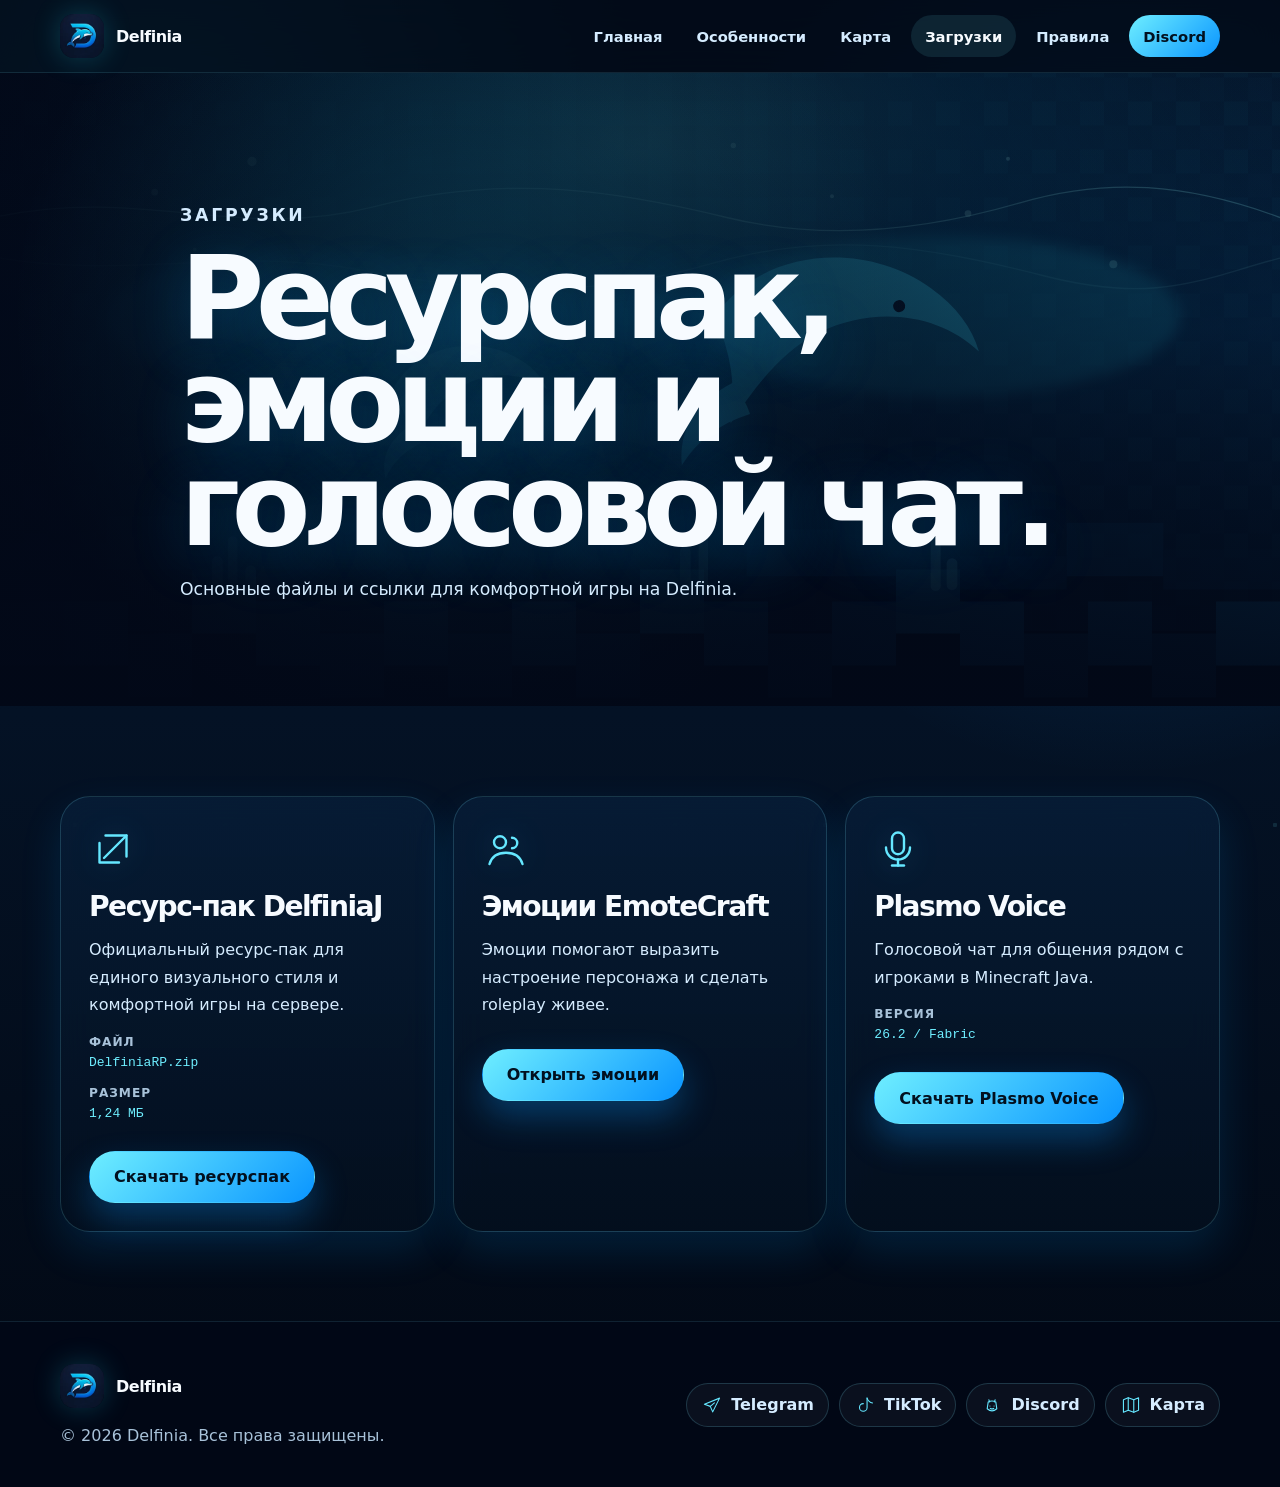
==== downloads.html @ 60b94b3d "Full update site" ====
<!doctype html>
<html lang="ru">
<head>
  <meta charset="utf-8">
  <meta name="viewport" content="width=device-width, initial-scale=1">
  <title>Загрузки Delfinia — ресурс-пак, эмоции и Plasmo Voice</title>
  <meta name="description" content="Скачивание ресурс-пака Delfinia, ссылка на эмоции EmoteCraft и Plasmo Voice для Minecraft Java.">
  <meta name="keywords" content="Delfinia, Делфиния, Minecraft Java сервер, ванильное выживание, Roleplay Minecraft, BlueMap, Plasmo Voice, DelfiniaJ, DelfiniaRP">
  <meta name="robots" content="index, follow, max-image-preview:large">
  <meta name="author" content="Delfinia">
  <meta name="theme-color" content="#06152b">
  <link rel="canonical" href="https://delfinia.win/downloads.html">
  <meta property="og:type" content="website">
  <meta property="og:url" content="https://delfinia.win/downloads.html">
  <meta property="og:title" content="Загрузки Delfinia — ресурс-пак, эмоции и Plasmo Voice">
  <meta property="og:description" content="Скачивание ресурс-пака Delfinia, ссылка на эмоции EmoteCraft и Plasmo Voice для Minecraft Java.">
  <meta property="og:image" content="https://delfinia.win/assets/images/delfinia-logo.jpg">
  <meta property="og:site_name" content="Delfinia">
  <meta name="twitter:card" content="summary_large_image">
  <meta name="twitter:title" content="Загрузки Delfinia — ресурс-пак, эмоции и Plasmo Voice">
  <meta name="twitter:description" content="Скачивание ресурс-пака Delfinia, ссылка на эмоции EmoteCraft и Plasmo Voice для Minecraft Java.">
  <meta name="twitter:image" content="https://delfinia.win/assets/images/delfinia-logo.jpg">
  <link rel="icon" href="./favicon.ico" sizes="any">
  <link rel="icon" href="./favicon.png" type="image/png">
  <link rel="apple-touch-icon" href="./apple-touch-icon.png">
  <link rel="manifest" href="./site.webmanifest">
  <link rel="preload" href="./assets/images/delfinia-logo-128.webp" as="image" type="image/webp">
  <script>document.documentElement.classList.add("js");</script>
  <link rel="stylesheet" href="./assets/css/styles.css">
  <script defer src="./assets/js/main.js"></script>
  
  <script type="application/ld+json">
  {
    "@context": "https://schema.org",
    "@graph": [
      {
        "@type": "Organization",
        "@id": "https://delfinia.win/#organization",
        "name": "Delfinia",
        "url": "https://delfinia.win/",
        "logo": "https://delfinia.win/assets/images/delfinia-logo.jpg",
        "sameAs": ["https://map.delfinia.win", "https://t.me/delfiniamc", "https://www.tiktok.com/@delfiniamc", "https://discord.gg/TguDqkNPft"]
      },
      {
        "@type": "WebSite",
        "@id": "https://delfinia.win/#website",
        "url": "https://delfinia.win/",
        "name": "Delfinia",
        "description": "Русскоязычный Minecraft Java сервер с ванильным выживанием, roleplay-возможностями, картой мира и ресурс-паком.",
        "publisher": { "@id": "https://delfinia.win/#organization" },
        "inLanguage": "ru"
      }
    ]
  }
  </script>
</head>
<body>
  <a class="skip-link" href="#main">Перейти к содержимому</a>
  <header class="site-header" data-header>
    <nav class="nav container" aria-label="Основная навигация">
      <a class="brand" href="./index.html" aria-label="Delfinia — главная">
        <picture>
          <source srcset="./assets/images/delfinia-logo-128.webp 1x, ./assets/images/delfinia-logo-256.webp 2x" type="image/webp">
          <img src="./assets/images/delfinia-logo.jpg" width="44" height="44" alt="Логотип Delfinia" decoding="async" fetchpriority="high">
        </picture>
        <span>Delfinia</span>
      </a>
      <button class="nav-toggle" type="button" aria-expanded="false" aria-controls="nav-links" aria-label="Открыть меню" data-nav-toggle>
        <span></span><span></span><span></span>
      </button>
      <ul class="nav-links" id="nav-links" data-nav-links>
        <li><a href="./index.html">Главная</a></li>
<li><a href="./features.html">Особенности</a></li>
<li><a href="./map.html">Карта</a></li>
<li><a href="./downloads.html" aria-current="page">Загрузки</a></li>
<li><a href="./rules.html">Правила</a></li>
<li><a class="nav-discord" href="https://discord.gg/TguDqkNPft" target="_blank" rel="noopener">Discord</a></li>
      </ul>
    </nav>
  </header>
  <main id="main">
<section class="page-hero" aria-labelledby="downloads-title">
      <div class="container page-hero__grid">
        <div class="reveal">
          <p class="eyebrow">Загрузки</p>
          <h1 id="downloads-title">Ресурспак, эмоции и голосовой чат.</h1>
          <p>Основные файлы и ссылки для комфортной игры на Delfinia.</p>
        </div>
      </div>
    </section>
    <section class="section section--compact">
      <div class="container">
        <div class="download-grid">
          <article class="download-card reveal">
            <img src="./assets/icons/external.svg" width="48" height="48" alt="" loading="lazy">
            <h2>Ресурс-пак DelfiniaJ</h2>
            <p>Официальный ресурс-пак для единого визуального стиля и комфортной игры на сервере.</p>
            <div class="download-meta"><span>Файл</span><code>DelfiniaRP.zip</code></div>
            <div class="download-meta"><span>Размер</span><code>1,24 МБ</code></div>
            <div class="card-actions">
              <a class="btn btn--primary" href="./DelfiniaRP.zip" download>Скачать ресурспак</a>
            </div>
          </article>
          <article class="download-card reveal">
            <img src="./assets/icons/community.svg" width="48" height="48" alt="" loading="lazy">
            <h2>Эмоции EmoteCraft</h2>
            <p>Эмоции помогают выразить настроение персонажа и сделать roleplay живее.</p>
            <div class="card-actions">
              <a class="btn btn--primary" href="https://docs.google.com/document/d/1AK0w8M1_oZ3Z3VxoETT4QJ-OjVsP1AzqE0kHhSazymQ/edit" target="_blank" rel="noopener">Открыть эмоции</a>
            </div>
          </article>
          <article class="download-card reveal">
            <img src="./assets/icons/voice.svg" width="48" height="48" alt="" loading="lazy">
            <h2>Plasmo Voice</h2>
            <p>Голосовой чат для общения рядом с игроками в Minecraft Java.</p>
            <div class="download-meta"><span>Версия</span><code>26.2 / Fabric</code></div>
            <div class="card-actions">
              <a class="btn btn--primary" href="https://modrinth.com/plugin/plasmo-voice/versions?version=26.2&loader=fabric&g=26.2&l=fabric" target="_blank" rel="noopener">Скачать Plasmo Voice</a>
            </div>
          </article>
        </div>
      </div>
    </section>
  </main>
  <footer class="site-footer">
    <div class="container footer-grid">
      <div>
        <a class="brand brand--footer" href="./index.html" aria-label="Delfinia — главная">
          <picture>
            <source srcset="./assets/images/delfinia-logo-128.webp 1x, ./assets/images/delfinia-logo-256.webp 2x" type="image/webp">
            <img src="./assets/images/delfinia-logo.jpg" width="44" height="44" alt="Логотип Delfinia" loading="lazy" decoding="async">
          </picture>
          <span>Delfinia</span>
        </a>
        <p class="footer-copy">© 2026 Delfinia. Все права защищены.</p>
      </div>
      <ul class="social-links" aria-label="Социальные ссылки Delfinia">
        <li><a href="https://t.me/delfiniamc" rel="noopener" target="_blank"><img src="./assets/icons/telegram.svg" width="22" height="22" alt="" loading="lazy">Telegram</a></li>
        <li><a href="https://www.tiktok.com/@delfiniamc" rel="noopener" target="_blank"><img src="./assets/icons/tiktok.svg" width="22" height="22" alt="" loading="lazy">TikTok</a></li>
        <li><a href="https://discord.gg/TguDqkNPft" rel="noopener" target="_blank"><img src="./assets/icons/discord.svg" width="22" height="22" alt="" loading="lazy">Discord</a></li>
        <li><a href="https://map.delfinia.win" rel="noopener" target="_blank"><img src="./assets/icons/map.svg" width="22" height="22" alt="" loading="lazy">Карта</a></li>
      </ul>
    </div>
  </footer>
  <button class="back-to-top" type="button" aria-label="Наверх" data-back-to-top>↑</button>
  <div class="toast" role="status" aria-live="polite" data-toast>Скопировано</div>
</body>
</html>
---- assets/css/styles.css ----
:root {
  --bg: #020817;
  --panel: rgba(8, 27, 52, .74);
  --panel-strong: rgba(7, 22, 43, .92);
  --line: rgba(125, 231, 255, .18);
  --cyan: #6eeeff;
  --cyan-strong: #26d9ff;
  --blue: #0a95ff;
  --white: #f7fbff;
  --muted: #a8c2d9;
  --muted-strong: #d5ecff;
  --shadow: 0 24px 80px rgba(0, 8, 22, .45);
  --soft: 0 18px 42px rgba(0, 155, 255, .14);
  --radius-lg: 30px;
  --radius-md: 20px;
  --container: 1160px;
  color-scheme: dark;
}

* { box-sizing: border-box; }
html { scroll-behavior: smooth; scroll-padding-top: 84px; }
body {
  margin: 0;
  min-width: 320px;
  font-family: Inter, ui-sans-serif, system-ui, -apple-system, BlinkMacSystemFont, "Segoe UI", sans-serif;
  color: var(--white);
  background:
    radial-gradient(circle at 12% 8%, rgba(38, 217, 255, .18), transparent 30rem),
    radial-gradient(circle at 88% 22%, rgba(10, 149, 255, .22), transparent 28rem),
    linear-gradient(180deg, var(--bg), #041225 48%, #020813);
  overflow-x: hidden;
}
body::before {
  content: "";
  position: fixed;
  inset: 0;
  z-index: -2;
  pointer-events: none;
  background-image: radial-gradient(circle, rgba(110,238,255,.12) 0 2px, transparent 2.5px);
  background-size: 150px 150px;
}
img { display: block; max-width: 100%; height: auto; }
a { color: inherit; text-decoration: none; }
button { font: inherit; }
code { color: var(--cyan); overflow-wrap: anywhere; }
:focus-visible { outline: 3px solid var(--cyan); outline-offset: 4px; }
.container { width: min(var(--container), calc(100% - 40px)); margin-inline: auto; }
.skip-link {
  position: fixed; left: 16px; top: 12px; z-index: 1000; padding: 12px 16px;
  border-radius: 999px; color: #02101f; background: var(--cyan); transform: translateY(-140%);
  transition: transform .2s ease;
}
.skip-link:focus { transform: translateY(0); }

.site-header {
  position: sticky; top: 0; z-index: 90;
  border-bottom: 1px solid rgba(125,231,255,.12);
  background: rgba(3,12,25,.76);
  backdrop-filter: blur(18px);
}
.site-header.is-scrolled { background: rgba(3,12,25,.94); box-shadow: 0 18px 50px rgba(0,0,0,.26); }
.nav { min-height: 72px; display: flex; align-items: center; justify-content: space-between; gap: 18px; }
.brand { display: inline-flex; align-items: center; gap: 12px; font-weight: 900; letter-spacing: -.03em; }
.brand img { width: 44px; height: 44px; border-radius: 14px; box-shadow: 0 0 28px rgba(38,217,255,.22); }
.nav-links { display: flex; align-items: center; gap: 6px; list-style: none; margin: 0; padding: 0; }
.nav-links a {
  display: inline-flex; min-height: 42px; align-items: center; border-radius: 999px; padding: 0 14px;
  color: var(--muted-strong); font-size: .92rem; font-weight: 800;
}
.nav-links a:hover, .nav-links a[aria-current="page"] { color: var(--white); background: rgba(110,238,255,.1); }
.nav-links .nav-discord { color: #02101f; background: linear-gradient(135deg, var(--cyan), var(--blue)); }
.nav-toggle {
  display: none; width: 46px; height: 46px; border: 1px solid var(--line); border-radius: 15px;
  background: rgba(255,255,255,.04); color: var(--white); cursor: pointer;
}
.nav-toggle span { display: block; width: 20px; height: 2px; margin: 5px auto; border-radius: 999px; background: currentColor; transition: transform .2s ease, opacity .2s ease; }
.nav-toggle[aria-expanded="true"] span:nth-child(1) { transform: translateY(7px) rotate(45deg); }
.nav-toggle[aria-expanded="true"] span:nth-child(2) { opacity: 0; }
.nav-toggle[aria-expanded="true"] span:nth-child(3) { transform: translateY(-7px) rotate(-45deg); }

.hero, .page-hero {
  position: relative; overflow: hidden; isolation: isolate;
  background:
    linear-gradient(90deg, rgba(2,8,23,.94), rgba(2,8,23,.74) 54%, rgba(2,8,23,.32)),
    url("../images/hero-ocean.svg") center/cover no-repeat;
}
.hero { min-height: 100svh; display: grid; align-items: center; }
.hero::before, .page-hero::before {
  content: ""; position: absolute; inset: 0; z-index: -1;
  background: linear-gradient(180deg, rgba(2,8,23,.02), rgba(2,8,23,.9)), radial-gradient(circle at 36% 38%, rgba(38,217,255,.18), transparent 28rem);
}
.hero__ambient {
  position: absolute; right: 8%; bottom: 8%; width: min(42vw,520px); aspect-ratio: 1;
  border-radius: 50%; background: radial-gradient(circle, rgba(38,217,255,.16), transparent 68%);
  filter: blur(10px); pointer-events: none;
}
.hero__grid, .page-hero__grid { display: grid; grid-template-columns: minmax(0,1fr); max-width: 920px; gap: 32px; }
.hero__grid { padding-block: 124px 96px; }
.page-hero { padding: clamp(82px, 10vw, 128px) 0 clamp(48px, 7vw, 84px); }
.hero__content { max-width: 900px; }
.eyebrow { margin: 0 0 16px; color: var(--cyan); font-size: .78rem; font-weight: 900; letter-spacing: .16em; text-transform: uppercase; }
.hero__logo { display: inline-block; margin-bottom: 22px; }
.hero__logo img { width: clamp(108px, 13vw, 150px); height: clamp(108px, 13vw, 150px); border-radius: 34px; box-shadow: 0 0 0 1px rgba(255,255,255,.08), 0 26px 70px rgba(0,166,255,.26); }
h1, h2, h3, p { overflow-wrap: anywhere; }
h1 { margin: 0; font-size: clamp(3.4rem, 9vw, 8.2rem); line-height: .9; letter-spacing: -.075em; text-shadow: 0 14px 60px rgba(0,166,255,.24); }
h2 { margin: 0; font-size: clamp(1.9rem, 4.4vw, 4.2rem); line-height: .98; letter-spacing: -.055em; }
h3 { margin: 0; }
.hero__subtitle, .page-hero p, .section__header p, .feature-card p, .download-card p, .rules-document p { color: var(--muted-strong); line-height: 1.72; }
.hero__subtitle { max-width: 680px; margin: 26px 0 0; font-size: clamp(1.08rem,2vw,1.34rem); }
.page-hero p { max-width: 720px; font-size: 1.08rem; }
.hero__actions, .inline-actions, .card-actions { display: flex; flex-wrap: wrap; gap: 14px; margin-top: 30px; }
.btn {
  display: inline-flex; min-height: 52px; align-items: center; justify-content: center; gap: 10px;
  border: 1px solid transparent; border-radius: 999px; padding: 0 24px; font-weight: 900; cursor: pointer;
  transition: transform .2s ease, box-shadow .2s ease, border-color .2s ease, background .2s ease;
}
.btn:hover { transform: translateY(-2px); }
.btn--primary { color: #02101f; background: linear-gradient(135deg, var(--cyan), var(--blue)); box-shadow: 0 16px 34px rgba(10,149,255,.3); }
.btn--ghost { color: var(--white); border-color: rgba(110,238,255,.28); background: rgba(255,255,255,.055); }
.scroll-indicator { position: absolute; left: 50%; bottom: 28px; width: 30px; height: 48px; border: 1px solid rgba(110,238,255,.42); border-radius: 999px; transform: translateX(-50%); }
.scroll-indicator span { position: absolute; left: 50%; top: 10px; width: 5px; height: 5px; border-radius: 50%; background: var(--cyan); transform: translateX(-50%); animation: scrollDot 1.8s ease-in-out infinite; }
@keyframes scrollDot { 0% { transform: translate(-50%,0); opacity: 0; } 25% { opacity: 1; } 100% { transform: translate(-50%,20px); opacity: 0; } }

.section { padding: clamp(72px, 9vw, 124px) 0; }
.section--compact { padding: clamp(56px, 7vw, 96px) 0; }
.section__header { max-width: 820px; margin: 0 auto 40px; text-align: center; }
.section__header p { margin: 20px 0 0; }

.quick-grid { display: grid; grid-template-columns: repeat(5, minmax(0,1fr)); gap: 14px; }
.quick-card, .feature-card, .download-card, .map-embed-shell, .rules-document {
  border: 1px solid var(--line); border-radius: var(--radius-lg); background: var(--panel); box-shadow: var(--soft); backdrop-filter: blur(16px);
}
.quick-card {
  position: relative; min-height: 126px; padding: 20px; overflow: hidden; text-align: left; color: inherit;
  transition: transform .22s ease, border-color .22s ease, box-shadow .22s ease;
}
.quick-card:hover, .feature-card:hover, .download-card:hover { transform: translateY(-4px); border-color: rgba(110,238,255,.42); box-shadow: 0 22px 48px rgba(0,125,255,.15); }
.quick-card strong { display: block; color: var(--cyan); margin-bottom: 14px; text-transform: uppercase; letter-spacing: .08em; font-size: .78rem; }
.quick-card span { display: block; font-size: 1.12rem; font-weight: 900; letter-spacing: -.03em; }
.quick-card small { display: block; margin-top: 8px; color: var(--muted); font-weight: 750; }
.quick-card--button { cursor: pointer; }

.feature-grid { display: grid; grid-template-columns: repeat(5, minmax(0,1fr)); gap: 14px; }
.feature-card { overflow: hidden; border-radius: 20px; background: linear-gradient(180deg, rgba(8,31,58,.76), rgba(4,16,31,.78)); transition: transform .22s ease, border-color .22s ease, box-shadow .22s ease; }
.feature-preview { width: 100%; aspect-ratio: 5 / 3; object-fit: cover; border-bottom: 1px solid var(--line); }
.feature-card__body { padding: 16px; }
.feature-tag { display: inline-flex; margin-bottom: 10px; padding: 5px 8px; border-radius: 999px; color: #02101f; background: var(--cyan); font-size: .68rem; font-weight: 900; letter-spacing: .08em; text-transform: uppercase; }
.feature-card h2 { font-size: 1rem; line-height: 1.2; letter-spacing: -.025em; }
.feature-card p { margin: 10px 0 0; font-size: .9rem; line-height: 1.55; color: var(--muted-strong); }
.feature-command { display: block; margin-top: 10px; font-size: .82rem; color: var(--muted); }

.download-grid { display: grid; grid-template-columns: repeat(3, minmax(0,1fr)); gap: 18px; }
.download-card { padding: 28px; background: linear-gradient(180deg, rgba(8,31,58,.76), rgba(4,16,31,.78)); transition: transform .22s ease, border-color .22s ease, box-shadow .22s ease; }
.download-card img { margin-bottom: 20px; filter: drop-shadow(0 0 16px rgba(38,217,255,.22)); }
.download-card h2 { font-size: clamp(1.35rem, 2.2vw, 1.9rem); }
.download-meta { margin-top: 16px; display: grid; gap: 6px; }
.download-meta span { color: var(--muted); font-size: .76rem; font-weight: 900; letter-spacing: .08em; text-transform: uppercase; }

.map-embed-shell { padding: 10px; overflow: hidden; }
.map-iframe { display: block; width: 100%; height: min(78vh, 760px); min-height: 520px; border: 0; border-radius: 24px; background: rgba(2,8,23,.7); }

.rules-document { padding: clamp(24px, 5vw, 54px); }
.rules-document h2 { margin: 36px 0 16px; font-size: clamp(1.55rem, 3vw, 2.5rem); letter-spacing: -.04em; }
.rules-document h2:first-child { margin-top: 0; }
.rules-document h3 { margin: 26px 0 12px; color: var(--cyan); font-size: 1.12rem; }
.rules-document p { margin: 10px 0; line-height: 1.75; }
.rule-point { padding-left: 14px; border-left: 2px solid rgba(110,238,255,.32); }
.rule-bullet { padding-left: 18px; color: var(--white); }

.site-footer { padding: 42px 0; border-top: 1px solid rgba(125,231,255,.12); background: rgba(2,8,23,.82); }
.footer-grid { display: flex; align-items: center; justify-content: space-between; gap: 28px; }
.footer-copy { margin: 14px 0 0; color: var(--muted); }
.social-links { display: flex; flex-wrap: wrap; justify-content: flex-end; gap: 10px; list-style: none; margin: 0; padding: 0; }
.social-links a { display: inline-flex; min-height: 44px; align-items: center; gap: 8px; border: 1px solid var(--line); border-radius: 999px; padding: 0 14px; color: var(--muted-strong); background: rgba(255,255,255,.04); font-weight: 800; }
.social-links img { width: 22px; height: 22px; }
.back-to-top, .toast { position: fixed; z-index: 100; pointer-events: none; opacity: 0; transform: translateY(12px); transition: opacity .22s ease, transform .22s ease; }
.back-to-top { right: 22px; bottom: 22px; width: 48px; height: 48px; border: 1px solid rgba(110,238,255,.32); border-radius: 16px; color: var(--white); background: rgba(5,18,38,.86); box-shadow: var(--soft); cursor: pointer; }
.back-to-top.is-visible { pointer-events: auto; opacity: 1; transform: translateY(0); }
.toast { left: 50%; bottom: 26px; padding: 12px 18px; border: 1px solid rgba(110,238,255,.28); border-radius: 999px; color: #02101f; background: var(--cyan); font-weight: 900; box-shadow: 0 16px 38px rgba(0,0,0,.3); transform: translate(-50%,20px); }
.toast.is-visible { opacity: 1; transform: translate(-50%,0); }
.reveal { transition: opacity .65s ease, transform .65s ease; }
.js .reveal { opacity: 0; transform: translateY(24px); }
.js .reveal.is-visible { opacity: 1; transform: translateY(0); }

@media (max-width: 1180px) {
  .quick-grid, .feature-grid { grid-template-columns: repeat(4, minmax(0,1fr)); }
}
@media (max-width: 960px) {
  .quick-grid, .feature-grid, .download-grid { grid-template-columns: repeat(2, minmax(0,1fr)); }
  .footer-grid { align-items: flex-start; flex-direction: column; }
  .social-links { justify-content: flex-start; }
}
@media (max-width: 780px) {
  .container { width: min(100% - 28px, var(--container)); }
  .nav-toggle { display: inline-block; }
  .nav-links {
    position: absolute; left: 14px; right: 14px; top: calc(100% + 10px);
    display: grid; gap: 4px; padding: 10px; border: 1px solid var(--line); border-radius: 22px;
    background: rgba(3,12,25,.97); box-shadow: var(--shadow); transform-origin: top;
    transform: scaleY(.92); opacity: 0; visibility: hidden; transition: opacity .2s ease, transform .2s ease, visibility .2s ease;
  }
  .nav-links.is-open { opacity: 1; visibility: visible; transform: scaleY(1); }
  .nav-links a { justify-content: center; border-radius: 16px; }
  .hero { min-height: auto; }
  .hero__grid { padding-block: 98px 78px; }
  .hero__actions, .inline-actions, .card-actions { flex-direction: column; align-items: stretch; }
  .btn { width: 100%; }
  .map-iframe { min-height: 430px; }
}
@media (max-width: 540px) {
  h1 { font-size: clamp(2.9rem, 17vw, 5rem); }
  h2 { font-size: clamp(1.8rem, 10vw, 3rem); }
  .quick-grid, .feature-grid, .download-grid { grid-template-columns: 1fr; }
  .feature-card, .download-card, .rules-document { border-radius: 22px; }
  .page-hero { padding-top: 64px; }
}
@media (prefers-reduced-motion: reduce) {
  *, *::before, *::after { animation-duration: .001ms !important; animation-iteration-count: 1 !important; scroll-behavior: auto !important; transition-duration: .001ms !important; }
  .reveal, .js .reveal { opacity: 1; transform: none; }
}
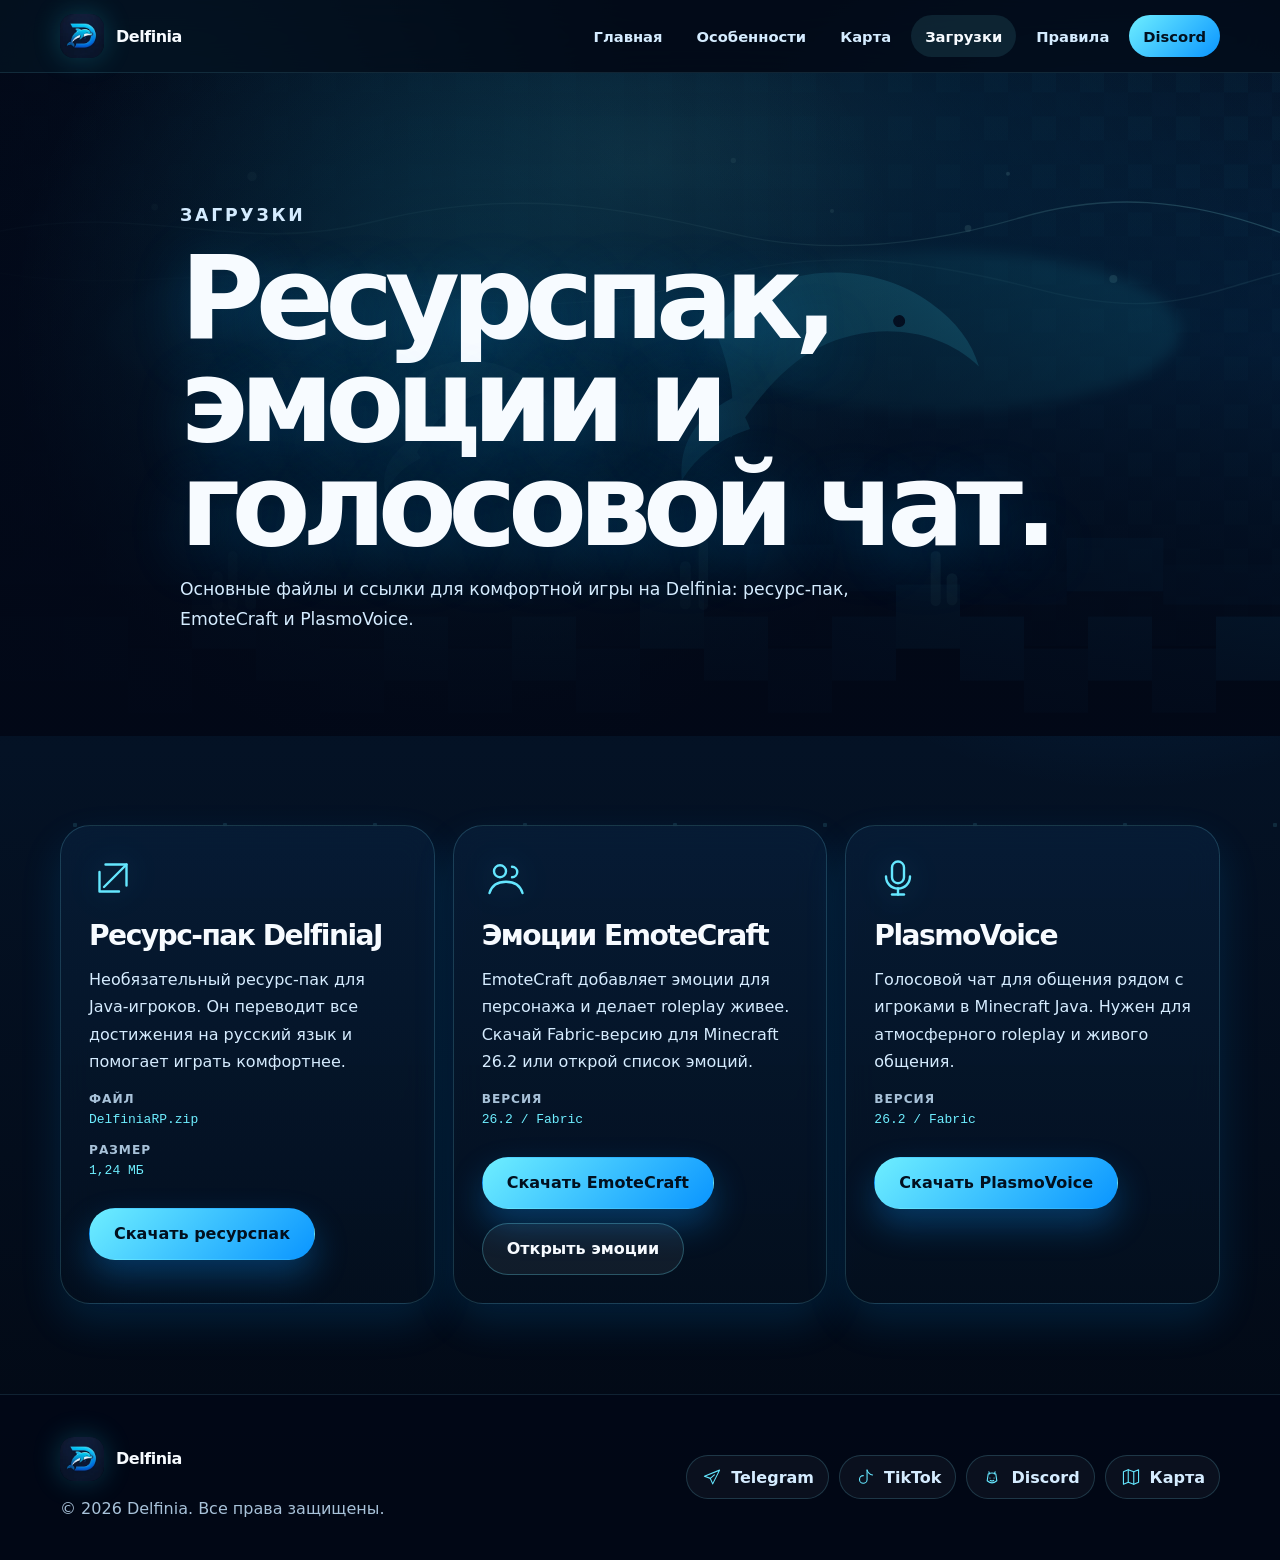
==== commit 69ea1c49: "Upate Future.html and Downloads in site" ====
--- a/downloads.html
+++ b/downloads.html
@@ -3,8 +3,8 @@
 <head>
   <meta charset="utf-8">
   <meta name="viewport" content="width=device-width, initial-scale=1">
-  <title>Загрузки Delfinia — ресурс-пак, эмоции и Plasmo Voice</title>
-  <meta name="description" content="Скачивание ресурс-пака Delfinia, ссылка на эмоции EmoteCraft и Plasmo Voice для Minecraft Java.">
+  <title>Загрузки Delfinia — ресурс-пак, EmoteCraft и PlasmoVoice</title>
+  <meta name="description" content="Скачайте ресурс-пак DelfiniaJ для русских достижений, мод EmoteCraft для эмоций и PlasmoVoice для голосового чата на Minecraft Java.">
   <meta name="keywords" content="Delfinia, Делфиния, Minecraft Java сервер, ванильное выживание, Roleplay Minecraft, BlueMap, Plasmo Voice, DelfiniaJ, DelfiniaRP">
   <meta name="robots" content="index, follow, max-image-preview:large">
   <meta name="author" content="Delfinia">
@@ -12,13 +12,13 @@
   <link rel="canonical" href="https://delfinia.win/downloads.html">
   <meta property="og:type" content="website">
   <meta property="og:url" content="https://delfinia.win/downloads.html">
-  <meta property="og:title" content="Загрузки Delfinia — ресурс-пак, эмоции и Plasmo Voice">
-  <meta property="og:description" content="Скачивание ресурс-пака Delfinia, ссылка на эмоции EmoteCraft и Plasmo Voice для Minecraft Java.">
+  <meta property="og:title" content="Загрузки Delfinia — ресурс-пак, EmoteCraft и PlasmoVoice">
+  <meta property="og:description" content="Скачайте ресурс-пак DelfiniaJ для русских достижений, мод EmoteCraft для эмоций и PlasmoVoice для голосового чата на Minecraft Java.">
   <meta property="og:image" content="https://delfinia.win/assets/images/delfinia-logo.jpg">
   <meta property="og:site_name" content="Delfinia">
   <meta name="twitter:card" content="summary_large_image">
-  <meta name="twitter:title" content="Загрузки Delfinia — ресурс-пак, эмоции и Plasmo Voice">
-  <meta name="twitter:description" content="Скачивание ресурс-пака Delfinia, ссылка на эмоции EmoteCraft и Plasmo Voice для Minecraft Java.">
+  <meta name="twitter:title" content="Загрузки Delfinia — ресурс-пак, EmoteCraft и PlasmoVoice">
+  <meta name="twitter:description" content="Скачайте ресурс-пак DelfiniaJ для русских достижений, мод EmoteCraft для эмоций и PlasmoVoice для голосового чата на Minecraft Java.">
   <meta name="twitter:image" content="https://delfinia.win/assets/images/delfinia-logo.jpg">
   <link rel="icon" href="./favicon.ico" sizes="any">
   <link rel="icon" href="./favicon.png" type="image/png">
@@ -84,7 +84,7 @@
         <div class="reveal">
           <p class="eyebrow">Загрузки</p>
           <h1 id="downloads-title">Ресурспак, эмоции и голосовой чат.</h1>
-          <p>Основные файлы и ссылки для комфортной игры на Delfinia.</p>
+          <p>Основные файлы и ссылки для комфортной игры на Delfinia: ресурс-пак, EmoteCraft и PlasmoVoice.</p>
         </div>
       </div>
     </section>
@@ -94,7 +94,7 @@
           <article class="download-card reveal">
             <img src="./assets/icons/external.svg" width="48" height="48" alt="" loading="lazy">
             <h2>Ресурс-пак DelfiniaJ</h2>
-            <p>Официальный ресурс-пак для единого визуального стиля и комфортной игры на сервере.</p>
+            <p>Необязательный ресурс-пак для Java-игроков. Он переводит все достижения на русский язык и помогает играть комфортнее.</p>
             <div class="download-meta"><span>Файл</span><code>DelfiniaRP.zip</code></div>
             <div class="download-meta"><span>Размер</span><code>1,24 МБ</code></div>
             <div class="card-actions">
@@ -104,18 +104,20 @@
           <article class="download-card reveal">
             <img src="./assets/icons/community.svg" width="48" height="48" alt="" loading="lazy">
             <h2>Эмоции EmoteCraft</h2>
-            <p>Эмоции помогают выразить настроение персонажа и сделать roleplay живее.</p>
+            <p>EmoteCraft добавляет эмоции для персонажа и делает roleplay живее. Скачай Fabric-версию для Minecraft 26.2 или открой список эмоций.</p>
+            <div class="download-meta"><span>Версия</span><code>26.2 / Fabric</code></div>
             <div class="card-actions">
-              <a class="btn btn--primary" href="https://docs.google.com/document/d/1AK0w8M1_oZ3Z3VxoETT4QJ-OjVsP1AzqE0kHhSazymQ/edit" target="_blank" rel="noopener">Открыть эмоции</a>
+              <a class="btn btn--primary" href="https://modrinth.com/plugin/emotecraft/versions?g=26.2&l=fabric" target="_blank" rel="noopener">Скачать EmoteCraft</a>
+              <a class="btn btn--ghost" href="https://docs.google.com/document/d/1AK0w8M1_oZ3Z3VxoETT4QJ-OjVsP1AzqE0kHhSazymQ/edit" target="_blank" rel="noopener">Открыть эмоции</a>
             </div>
           </article>
           <article class="download-card reveal">
             <img src="./assets/icons/voice.svg" width="48" height="48" alt="" loading="lazy">
-            <h2>Plasmo Voice</h2>
-            <p>Голосовой чат для общения рядом с игроками в Minecraft Java.</p>
+            <h2>PlasmoVoice</h2>
+            <p>Голосовой чат для общения рядом с игроками в Minecraft Java. Нужен для атмосферного roleplay и живого общения.</p>
             <div class="download-meta"><span>Версия</span><code>26.2 / Fabric</code></div>
             <div class="card-actions">
-              <a class="btn btn--primary" href="https://modrinth.com/plugin/plasmo-voice/versions?version=26.2&loader=fabric&g=26.2&l=fabric" target="_blank" rel="noopener">Скачать Plasmo Voice</a>
+              <a class="btn btn--primary" href="https://modrinth.com/plugin/plasmo-voice/versions?version=26.2&loader=fabric&g=26.2&l=fabric" target="_blank" rel="noopener">Скачать PlasmoVoice</a>
             </div>
           </article>
         </div>
--- a/assets/css/styles.css
+++ b/assets/css/styles.css
@@ -143,11 +143,19 @@
 .feature-grid { display: grid; grid-template-columns: repeat(5, minmax(0,1fr)); gap: 14px; }
 .feature-card { overflow: hidden; border-radius: 20px; background: linear-gradient(180deg, rgba(8,31,58,.76), rgba(4,16,31,.78)); transition: transform .22s ease, border-color .22s ease, box-shadow .22s ease; }
 .feature-preview { width: 100%; aspect-ratio: 5 / 3; object-fit: cover; border-bottom: 1px solid var(--line); }
-.feature-card__body { padding: 16px; }
+.feature-card__body { padding: 14px; }
 .feature-tag { display: inline-flex; margin-bottom: 10px; padding: 5px 8px; border-radius: 999px; color: #02101f; background: var(--cyan); font-size: .68rem; font-weight: 900; letter-spacing: .08em; text-transform: uppercase; }
-.feature-card h2 { font-size: 1rem; line-height: 1.2; letter-spacing: -.025em; }
-.feature-card p { margin: 10px 0 0; font-size: .9rem; line-height: 1.55; color: var(--muted-strong); }
-.feature-command { display: block; margin-top: 10px; font-size: .82rem; color: var(--muted); }
+.feature-card h2 { font-size: .96rem; line-height: 1.2; letter-spacing: -.025em; }
+.feature-card p { margin: 9px 0 0; font-size: .86rem; line-height: 1.5; color: var(--muted-strong); }
+.feature-command { display: block; margin-top: 10px; font-size: .8rem; color: var(--muted); }
+.feature-card a:not(.btn), .download-card a:not(.btn), .rules-document a {
+  color: var(--cyan); text-decoration: underline; text-decoration-color: rgba(110,238,255,.45); text-underline-offset: 3px;
+}
+.feature-list { margin: 9px 0 0; padding-left: 18px; color: var(--muted-strong); font-size: .84rem; line-height: 1.48; }
+.feature-list li + li { margin-top: 5px; }
+.feature-card--sponsor { border-color: rgba(255,221,116,.34); background: linear-gradient(180deg, rgba(36,31,12,.74), rgba(4,16,31,.82)); }
+.feature-card--sponsor .feature-tag { background: linear-gradient(135deg, #ffe083, var(--cyan)); }
+
 
 .download-grid { display: grid; grid-template-columns: repeat(3, minmax(0,1fr)); gap: 18px; }
 .download-card { padding: 28px; background: linear-gradient(180deg, rgba(8,31,58,.76), rgba(4,16,31,.78)); transition: transform .22s ease, border-color .22s ease, box-shadow .22s ease; }
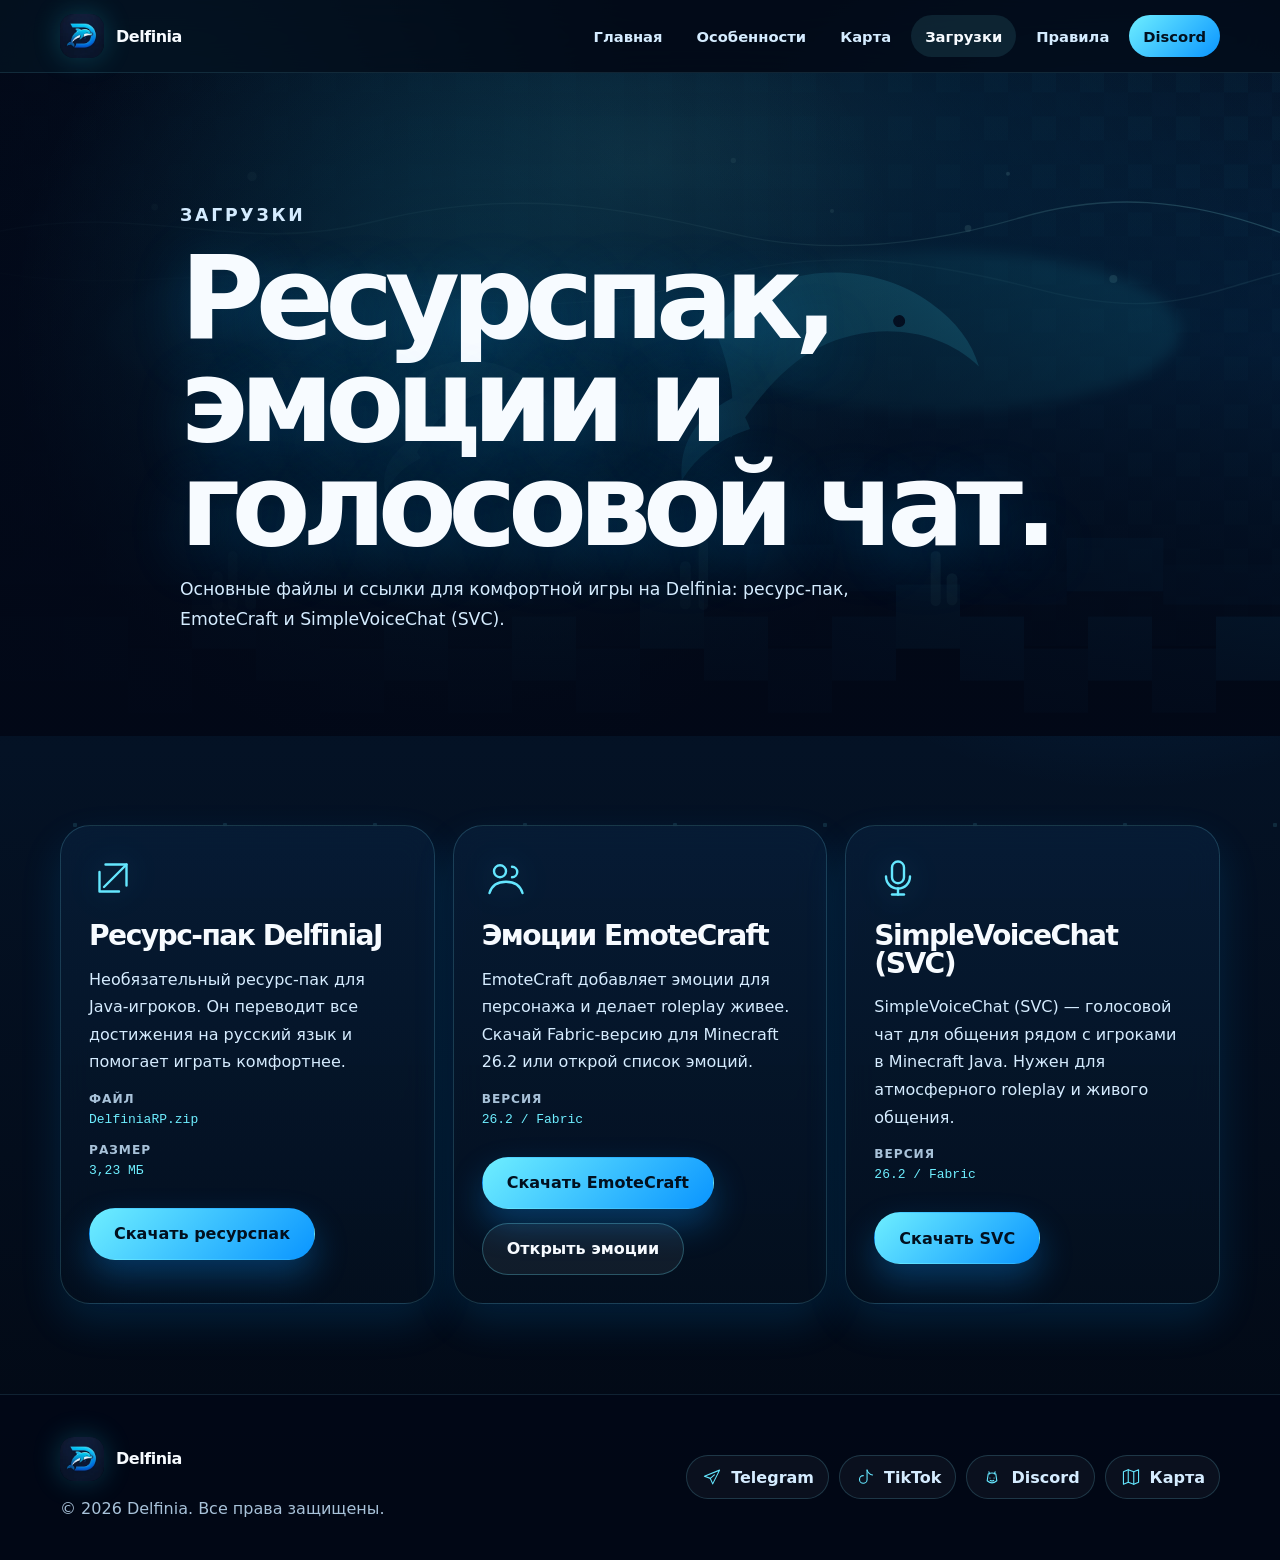
==== commit 902c7633: "Update features, SVC links and resource pack" ====
--- a/downloads.html
+++ b/downloads.html
@@ -3,22 +3,22 @@
 <head>
   <meta charset="utf-8">
   <meta name="viewport" content="width=device-width, initial-scale=1">
-  <title>Загрузки Delfinia — ресурс-пак, EmoteCraft и PlasmoVoice</title>
-  <meta name="description" content="Скачайте ресурс-пак DelfiniaJ для русских достижений, мод EmoteCraft для эмоций и PlasmoVoice для голосового чата на Minecraft Java.">
-  <meta name="keywords" content="Delfinia, Делфиния, Minecraft Java сервер, ванильное выживание, Roleplay Minecraft, BlueMap, Plasmo Voice, DelfiniaJ, DelfiniaRP">
+  <title>Загрузки Delfinia — ресурс-пак, EmoteCraft и SimpleVoiceChat (SVC)</title>
+  <meta name="description" content="Скачайте ресурс-пак DelfiniaJ для русских достижений, мод EmoteCraft для эмоций и SimpleVoiceChat (SVC) для голосового чата на Minecraft Java.">
+  <meta name="keywords" content="Delfinia, Делфиния, Minecraft Java сервер, ванильное выживание, Roleplay Minecraft, BlueMap, Simple Voice Chat, SVC, DelfiniaJ, DelfiniaRP">
   <meta name="robots" content="index, follow, max-image-preview:large">
   <meta name="author" content="Delfinia">
   <meta name="theme-color" content="#06152b">
   <link rel="canonical" href="https://delfinia.win/downloads.html">
   <meta property="og:type" content="website">
   <meta property="og:url" content="https://delfinia.win/downloads.html">
-  <meta property="og:title" content="Загрузки Delfinia — ресурс-пак, EmoteCraft и PlasmoVoice">
-  <meta property="og:description" content="Скачайте ресурс-пак DelfiniaJ для русских достижений, мод EmoteCraft для эмоций и PlasmoVoice для голосового чата на Minecraft Java.">
+  <meta property="og:title" content="Загрузки Delfinia — ресурс-пак, EmoteCraft и SimpleVoiceChat (SVC)">
+  <meta property="og:description" content="Скачайте ресурс-пак DelfiniaJ для русских достижений, мод EmoteCraft для эмоций и SimpleVoiceChat (SVC) для голосового чата на Minecraft Java.">
   <meta property="og:image" content="https://delfinia.win/assets/images/delfinia-logo.jpg">
   <meta property="og:site_name" content="Delfinia">
   <meta name="twitter:card" content="summary_large_image">
-  <meta name="twitter:title" content="Загрузки Delfinia — ресурс-пак, EmoteCraft и PlasmoVoice">
-  <meta name="twitter:description" content="Скачайте ресурс-пак DelfiniaJ для русских достижений, мод EmoteCraft для эмоций и PlasmoVoice для голосового чата на Minecraft Java.">
+  <meta name="twitter:title" content="Загрузки Delfinia — ресурс-пак, EmoteCraft и SimpleVoiceChat (SVC)">
+  <meta name="twitter:description" content="Скачайте ресурс-пак DelfiniaJ для русских достижений, мод EmoteCraft для эмоций и SimpleVoiceChat (SVC) для голосового чата на Minecraft Java.">
   <meta name="twitter:image" content="https://delfinia.win/assets/images/delfinia-logo.jpg">
   <link rel="icon" href="./favicon.ico" sizes="any">
   <link rel="icon" href="./favicon.png" type="image/png">
@@ -84,7 +84,7 @@
         <div class="reveal">
           <p class="eyebrow">Загрузки</p>
           <h1 id="downloads-title">Ресурспак, эмоции и голосовой чат.</h1>
-          <p>Основные файлы и ссылки для комфортной игры на Delfinia: ресурс-пак, EmoteCraft и PlasmoVoice.</p>
+          <p>Основные файлы и ссылки для комфортной игры на Delfinia: ресурс-пак, EmoteCraft и SimpleVoiceChat (SVC).</p>
         </div>
       </div>
     </section>
@@ -96,7 +96,7 @@
             <h2>Ресурс-пак DelfiniaJ</h2>
             <p>Необязательный ресурс-пак для Java-игроков. Он переводит все достижения на русский язык и помогает играть комфортнее.</p>
             <div class="download-meta"><span>Файл</span><code>DelfiniaRP.zip</code></div>
-            <div class="download-meta"><span>Размер</span><code>1,24 МБ</code></div>
+            <div class="download-meta"><span>Размер</span><code>3,23 МБ</code></div>
             <div class="card-actions">
               <a class="btn btn--primary" href="./DelfiniaRP.zip" download>Скачать ресурспак</a>
             </div>
@@ -113,11 +113,11 @@
           </article>
           <article class="download-card reveal">
             <img src="./assets/icons/voice.svg" width="48" height="48" alt="" loading="lazy">
-            <h2>PlasmoVoice</h2>
-            <p>Голосовой чат для общения рядом с игроками в Minecraft Java. Нужен для атмосферного roleplay и живого общения.</p>
+            <h2>SimpleVoiceChat (SVC)</h2>
+            <p>SimpleVoiceChat (SVC) — голосовой чат для общения рядом с игроками в Minecraft Java. Нужен для атмосферного roleplay и живого общения.</p>
             <div class="download-meta"><span>Версия</span><code>26.2 / Fabric</code></div>
             <div class="card-actions">
-              <a class="btn btn--primary" href="https://modrinth.com/plugin/plasmo-voice/versions?version=26.2&loader=fabric&g=26.2&l=fabric" target="_blank" rel="noopener">Скачать PlasmoVoice</a>
+              <a class="btn btn--primary" href="https://modrinth.com/plugin/simple-voice-chat/versions?c=release&g=26.2&l=forge&l=fabric" target="_blank" rel="noopener">Скачать SVC</a>
             </div>
           </article>
         </div>
